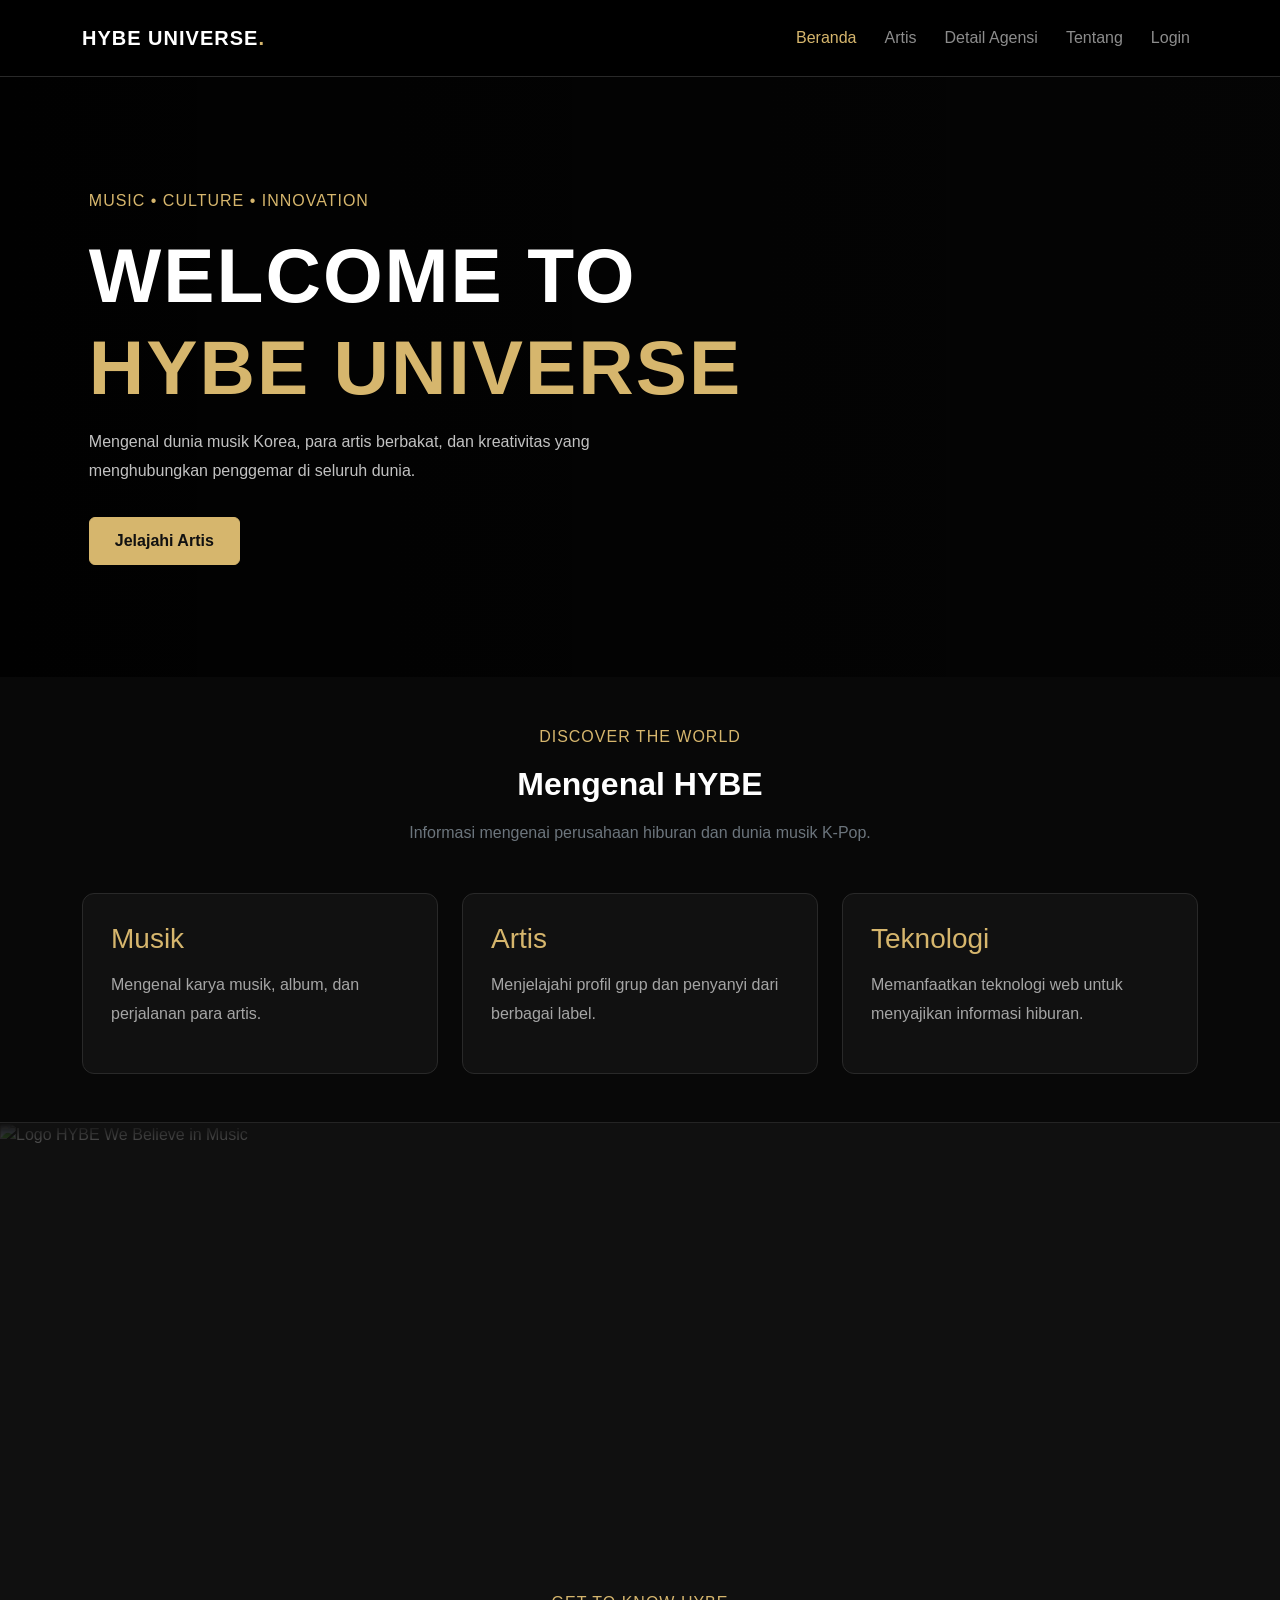
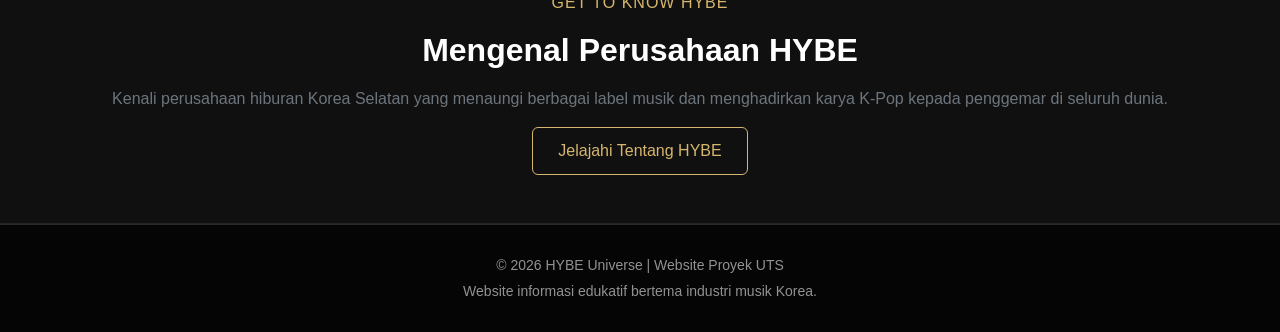
==== index.html @ cd8e4d2a "Upload website HYBE Universe" ====
<!DOCTYPE html>
<html lang="id">
<head>
    <meta charset="UTF-8">
    <meta name="viewport" content="width=device-width, initial-scale=1.0">
    <title>HYBE Universe | Beranda</title>
    <link href="https://cdn.jsdelivr.net/npm/bootstrap@5.3.8/dist/css/bootstrap.min.css" rel="stylesheet">
    <link rel="stylesheet" href="css/style.css">
</head>

<body>
    <nav class="navbar navbar-expand-lg navbar-dark bg-black sticky-top">
        <div class="container">
            <a class="navbar-brand fw-bold" href="index.html">HYBE UNIVERSE<span>.</span></a>
            <button class="navbar-toggler" type="button" data-bs-toggle="collapse" data-bs-target="#menu">
                <span class="navbar-toggler-icon"></span>
            </button>
            <div class="collapse navbar-collapse" id="menu">
                <ul class="navbar-nav ms-auto">
                    <li class="nav-item"><a class="nav-link active" href="index.html">Beranda</a></li>
                    <li class="nav-item"><a class="nav-link" href="artis.html">Artis</a></li>
                    <li class="nav-item"><a class="nav-link" href="detail.html?jenis=agensi">Detail Agensi</a></li>
                    <li class="nav-item"><a class="nav-link" href="tentang.html">Tentang</a></li>
                    <li class="nav-item"><a class="nav-link" href="login.html">Login</a></li>
                </ul>
            </div>
        </div>
    </nav>
    
    <header class="hero">
        <div class="container">
            <p class="text-gold">MUSIC • CULTURE • INNOVATION</p>
            <h1>WELCOME TO<br><span>HYBE UNIVERSE</span></h1>
            <p class="hero-text">
                Mengenal dunia musik Korea, para artis berbakat,
                dan kreativitas yang menghubungkan penggemar di seluruh dunia.</p>
            <a href="artis.html" class="btn btn-gold mt-3">Jelajahi Artis</a>
        </div>
    </header>

    <section class="container py-5">
        <div class="text-center mb-5">
            <p class="text-gold">DISCOVER THE WORLD</p>
            <h2 class="section-title">Mengenal HYBE</h2>
            <p class="text-secondary">Informasi mengenai perusahaan hiburan dan dunia musik K-Pop.</p>
        </div>

        <div class="row g-4">
            <div class="col-md-4">
                <div class="info-card h-100">
                    <h3>Musik</h3>
                    <p>Mengenal karya musik, album, dan perjalanan para artis.</p>
                </div>
            </div>

            <div class="col-md-4">
                <div class="info-card h-100">
                    <h3>Artis</h3>
                    <p>Menjelajahi profil grup dan penyanyi dari berbagai label.</p>
                </div>
            </div>

            <div class="col-md-4">
                <div class="info-card h-100">
                    <h3>Teknologi</h3>
                    <p>Memanfaatkan teknologi web untuk menyajikan informasi hiburan.</p>
                </div>
            </div>
        </div>
    </section>

    <section class="highlight-section">
        <div class="hybe-image">
            <img src="Gambar/Label HYBE.jpg"
                 alt="Logo HYBE We Believe in Music"
                 class="hybe-logo">
        </div>

        <div class="container text-center py-5">
            <p class="text-gold">GET TO KNOW HYBE</p>
            <h2 class="section-title">Mengenal Perusahaan HYBE</h2>
            <p class="text-secondary">
                Kenali perusahaan hiburan Korea Selatan yang menaungi
                berbagai label musik dan menghadirkan karya K-Pop
                kepada penggemar di seluruh dunia.</p>
            <a href="tentang.html" class="btn btn-outline-gold">Jelajahi Tentang HYBE</a>
        </div>
    </section>

    <footer class="footer text-center">
        <p>© 2026 HYBE Universe | Website Proyek UTS</p>
        <p>Website informasi edukatif bertema industri musik Korea.</p>
    </footer>

    <script src="https://cdn.jsdelivr.net/npm/bootstrap@5.3.8/dist/js/bootstrap.bundle.min.js"></script>
</body>
</html>
---- css/style.css ----
/* 1. VARIABEL WARNA UTAMA WEBSITE Digunakan agar warna mudah diubah dan konsisten.*/
:root {
    --gold: #d6b66d;
    --black: #080808;
    --dark: #111111;
    --gray: #a5a5a5;
}

/* 2. PENGATURAN DASAR WEBSITE Mengatur jenis huruf, warna latar, dan margin.*/
body {
    font-family: Arial, sans-serif;
    background-color: var(--black);
    color: #ffffff;
    margin: 0;
}

/* 3. NAVBAR / MENU NAVIGASI Mengatur jarak dan garis bawah navbar.*/
.navbar {
    padding: 18px 0;
    border-bottom: 1px solid #292929;
}

/* Mengatur jarak antarhuruf pada logo website */
.navbar-brand {
    letter-spacing: 1px;
}

/* Memberikan warna emas pada tanda titik logo */
.navbar-brand span {
    color: var(--gold);
}

/* Mengatur jarak dan animasi warna pada menu navigasi */
.nav-link {
    margin-left: 12px;
    transition: color 0.3s;
}

/* Mengubah warna menu saat diarahkan atau sedang aktif */
.nav-link:hover,
.nav-link.active {
    color: var(--gold) !important;
}

/* 4. HERO SECTION BERANDA Bagian utama beranda dengan gambar latar gedung HYBE.*/
.hero {
    min-height: 600px;
    padding: 100px 6%;

    /* Mengatur isi hero agar tersusun vertikal */
    display: flex;
    flex-direction: column;
    justify-content: center;

    /* Memberikan lapisan gelap di atas gambar latar */
    background-image:
        linear-gradient(
            90deg,
            rgba(0, 0, 0, 0.88),
            rgba(0, 0, 0, 0.45)
        ),
        url("../Gambar/Gedung HYBE.jpg");

    /* Mengatur gambar agar memenuhi area hero */
    background-size: cover;
    background-position: center;
    background-repeat: no-repeat;

    color: white;
}

/* Mengatur ukuran, ketebalan, dan jarak judul hero */
.hero h1 {
    font-size: clamp(2.5rem, 6vw, 5rem);
    font-weight: 800;
    letter-spacing: 2px;
    margin: 15px 0;
}

/* Memberikan warna emas pada teks tertentu di judul hero */
.hero h1 span {
    color: var(--gold);
}

/* Mengatur warna dan lebar teks penjelasan hero */
.hero-text {
    color: #c2c2c2;
    max-width: 600px;
    line-height: 1.8;
}

/* 5. WARNA TEKS EMAS Digunakan pada label, tautan, dan teks khusus.*/
.text-gold {
    color: var(--gold) !important;
    letter-spacing: 1px;
}

/* 6. TOMBOL UTAMA BERWARNA EMAS Mengatur tampilan tombol dan efek hover.*/
.btn-gold {
    background-color: var(--gold);
    color: #111111;
    border: 1px solid var(--gold);
    padding: 11px 25px;
    font-weight: bold;
    transition: 0.3s;
}

/* Mengubah tampilan tombol saat diarahkan mouse */
.btn-gold:hover {
    background-color: #ffffff;
    border-color: #ffffff;
    color: #111111;
}

/* 7. TOMBOL OUTLINE EMAS Tombol dengan latar transparan dan garis emas.*/
.btn-outline-gold {
    border: 1px solid var(--gold);
    color: var(--gold);
    padding: 11px 25px;
}

/* Memberikan latar emas saat tombol diarahkan mouse */
.btn-outline-gold:hover {
    background-color: var(--gold);
    color: #111111;
}

/* 8. JUDUL SECTION Mengatur ketebalan dan jarak bawah judul.*/
.section-title {
    font-weight: 700;
    margin-bottom: 18px;
}

/* 9. KARTU INFORMASI DAN KARTU ARTIS Mengatur latar, garis tepi, sudut, dan transisi.*/
.info-card,
.artist-card {
    background-color: var(--dark);
    border: 1px solid #292929;
    border-radius: 12px;
    overflow: hidden;
    transition: transform 0.3s, border-color 0.3s;
}

/* Memberikan ruang di dalam kartu informasi */
.info-card {
    padding: 28px;
}

/* Mengatur warna judul kartu */
.info-card h3,
.info-card h4,
.artist-card h3 {
    color: var(--gold);
    margin-bottom: 15px;
}

/* Mengatur warna dan jarak baris teks dalam kartu */
.info-card p,
.artist-card p {
    color: var(--gray);
    line-height: 1.8;
}

/* Mengangkat kartu sedikit dan mengubah garis saat hover */
.info-card:hover,
.artist-card:hover {
    transform: translateY(-5px);
    border-color: var(--gold);
}

/* Mengatur ukuran gambar pada kartu artis */
.artist-card img {
    width: 100%;
    height: 230px;
    object-fit: cover;
}

/* 10. BAGIAN HIGHLIGHT Memberikan latar gelap dan garis pembatas section.*/
.highlight-section {
    background-color: #101010;
    border-top: 1px solid #242424;
    border-bottom: 1px solid #242424;
}

/* Mengatur tampilan daftar informasi pada halaman detail */
.detail-list {
    color: #c6c6c6;
    line-height: 2;
    padding-left: 20px;
}

/* Membatasi lebar teks pada halaman Tentang */
.about-text {
    max-width: 720px;
    line-height: 1.9;
}

/* 11. FOOTER / BAGIAN BAWAH WEBSITE Mengatur warna latar, garis, dan teks footer.*/
.footer {
    background-color: #050505;
    border-top: 1px solid #292929;
    padding: 25px 15px;
    color: #929292;
    font-size: 14px;
}

/* Menghilangkan margin berlebih pada paragraf footer */
.footer p {
    margin: 5px 0;
}

/* 12. HALAMAN LOGIN Mengatur tinggi minimum halaman login.*/
.login-page {
    min-height: 100vh;
}

/* Menempatkan kartu login di tengah halaman */
.login-container {
    display: flex;
    align-items: center;
    justify-content: center;
    padding-top: 60px;
    padding-bottom: 60px;
    min-height: 70vh;
}

/* Mengatur bentuk dan ukuran kotak login */
.login-card {
    background-color: #111111;
    border: 1px solid #303030;
    border-radius: 16px;
    padding: 35px;
    width: 100%;
    max-width: 470px;
}

/* Mengatur warna label input pada form */
.form-label {
    color: #eeeeee;
}

/* Mengatur latar, teks, garis, dan ruang input */
.form-control {
    background-color: #1b1b1b;
    color: #ffffff;
    border: 1px solid #414141;
    padding: 12px;
}

/* Memberikan garis emas saat input dipilih atau diklik */
.form-control:focus {
    background-color: #1b1b1b;
    color: #ffffff;
    border-color: var(--gold);
    box-shadow: 0 0 0 0.2rem rgba(214, 182, 109, 0.15);
}

/* Mengatur warna teks petunjuk di dalam input */
.form-control::placeholder {
    color: #777777;
}

/* 13. RESPONSIVE UNTUK LAYAR HP KECIL Menyesuaikan hero, kartu login, dan navbar.*/
@media (max-width: 576px) {
    .hero {
        min-height: 430px;
        padding: 65px 0;
    }

    .hero h1 {
        letter-spacing: 0;
    }

    .login-card {
        padding: 25px 20px;
    }

    .nav-link {
        margin-left: 0;
    }
}

/* 14. GAMBAR HYBE Mengatur wadah gambar dan tinggi gambar.*/
.hybe-image {
    position: relative;
    width: 100%;
    height: 420px;
    overflow: hidden;
    background-color: #101010;
}

/* Mengatur gambar agar memenuhi wadah */
.hybe-logo {
    display: block;
    width: 100%;
    height: 100%;
    object-fit: cover;
    object-position: center;

    /* Membuat bagian atas dan bawah gambar memudar */
    -webkit-mask-image: linear-gradient(
        to bottom,
        transparent 0%,
        black 18%,
        black 65%,
        transparent 100%
    );

    mask-image: linear-gradient(
        to bottom,
        transparent 0%,
        black 18%,
        black 65%,
        transparent 100%
    );
}

/* Memastikan bagian highlight tidak menampilkan isi yang meluber */
.highlight-section {
    background-color: #101010;
    overflow: hidden;
}

/* Mengurangi tinggi gambar HYBE pada layar HP */
@media (max-width: 576px) {
    .hybe-image {
        height: 250px;
    }
}

/* 15. ANIMASI GARIS KOTAK ALA HYBE Membuat beberapa kotak garis yang membesar dan mengecil.*/
/* Wadah utama animasi */
.hybe-animation {
    position: relative;
    min-height: 600px;
    background: #000;
    display: flex;
    align-items: center;
    justify-content: center;
    overflow: hidden;
    isolation: isolate;
}

/* Tampilan dasar seluruh kotak animasi */
.animated-box {
    position: absolute;
    width: 60%;
    height: 72%;
    border: 1px solid rgba(242, 242, 7, 0.733);
    border-radius: 6px;

/* Menjalankan animasi pembesaran dan pengecilan */
    animation: boxMove 2s ease-in-out infinite alternate;
}

/* Kotak pertama: ukuran paling besar */
.box-1 {
    width: 60%;
    height: 72%;
    animation-delay: 0.5s;
}

/* Kotak kedua: ukuran lebih kecil */
.box-2 {
    width: 51%;
    height: 59%;
    animation-delay: 0.5s;
}

/* Kotak ketiga: ukuran sedang */
.box-3 {
    width: 40%;
    height: 45%;
    animation-delay: 1s;
}

/* Kotak keempat: ukuran paling kecil */
.box-4 {
    width: 27%;
    height: 30%;
    animation-delay: 1.5s;
}

/* Mengatur posisi teks agar berada di depan kotak */
.animation-text {
    position: relative;
    z-index: 2;
    width: 100%;
    text-align: center;
    padding: 20px;
}

/* Mengatur tampilan judul di dalam animasi */
.animation-text h1,
.animation-text h2 {
    color: #ffff00;
    font-weight: 900;
    font-size: clamp(24px, 5.5vw, 64px);
    line-height: 0.95;
    margin: 0;
    letter-spacing: -2px;
}

/* 16. GERAKAN ANIMASI KOTAK @keyframes menentukan perubahan animasi dari awal sampai akhir. */
@keyframes boxMove {
    /* Posisi awal: kotak sedikit mengecil dan lebih transparan */
    0% {
        transform: scale(0.92);
        opacity: 0.35;
    }

/* Posisi tengah: garis menjadi lebih terlihat */
    50% {
        opacity: 0.8;
    }

/* Posisi akhir: kotak membesar dan sedikit memudar */
    100% {
        transform: scale(1.08);
        opacity: 0.45;
    }
}

/* 17. RESPONSIVE ANIMASI UNTUK HP Menyesuaikan tinggi kotak dan ukuran judul di layar kecil. */
@media (max-width: 768px) {
    .hybe-animation {
        min-height: 420px;
    }

    .animated-box {
        width: 85%;
    }

    .box-2 {
        width: 72%;
    }

    .box-3 {
        width: 58%;
    }

    .box-4 {
        width: 40%;
    }

    .animation-text h1,
    .animation-text h2 {
        letter-spacing: -1px;
    }
}

/* 18. Perpindahan halaman cepat dan halus */
body {
    animation: halamanMasuk 0.15s ease-out;
}

@keyframes halamanMasuk {
    from {
        opacity: 0.8;
    }

    to {
        opacity: 1;
    }
}

/* Transisi warna menu */
.navbar .nav-link {
    transition: color 0.2s ease;
}

.navbar .nav-link:hover {
    color: #f5c451 !important;
}
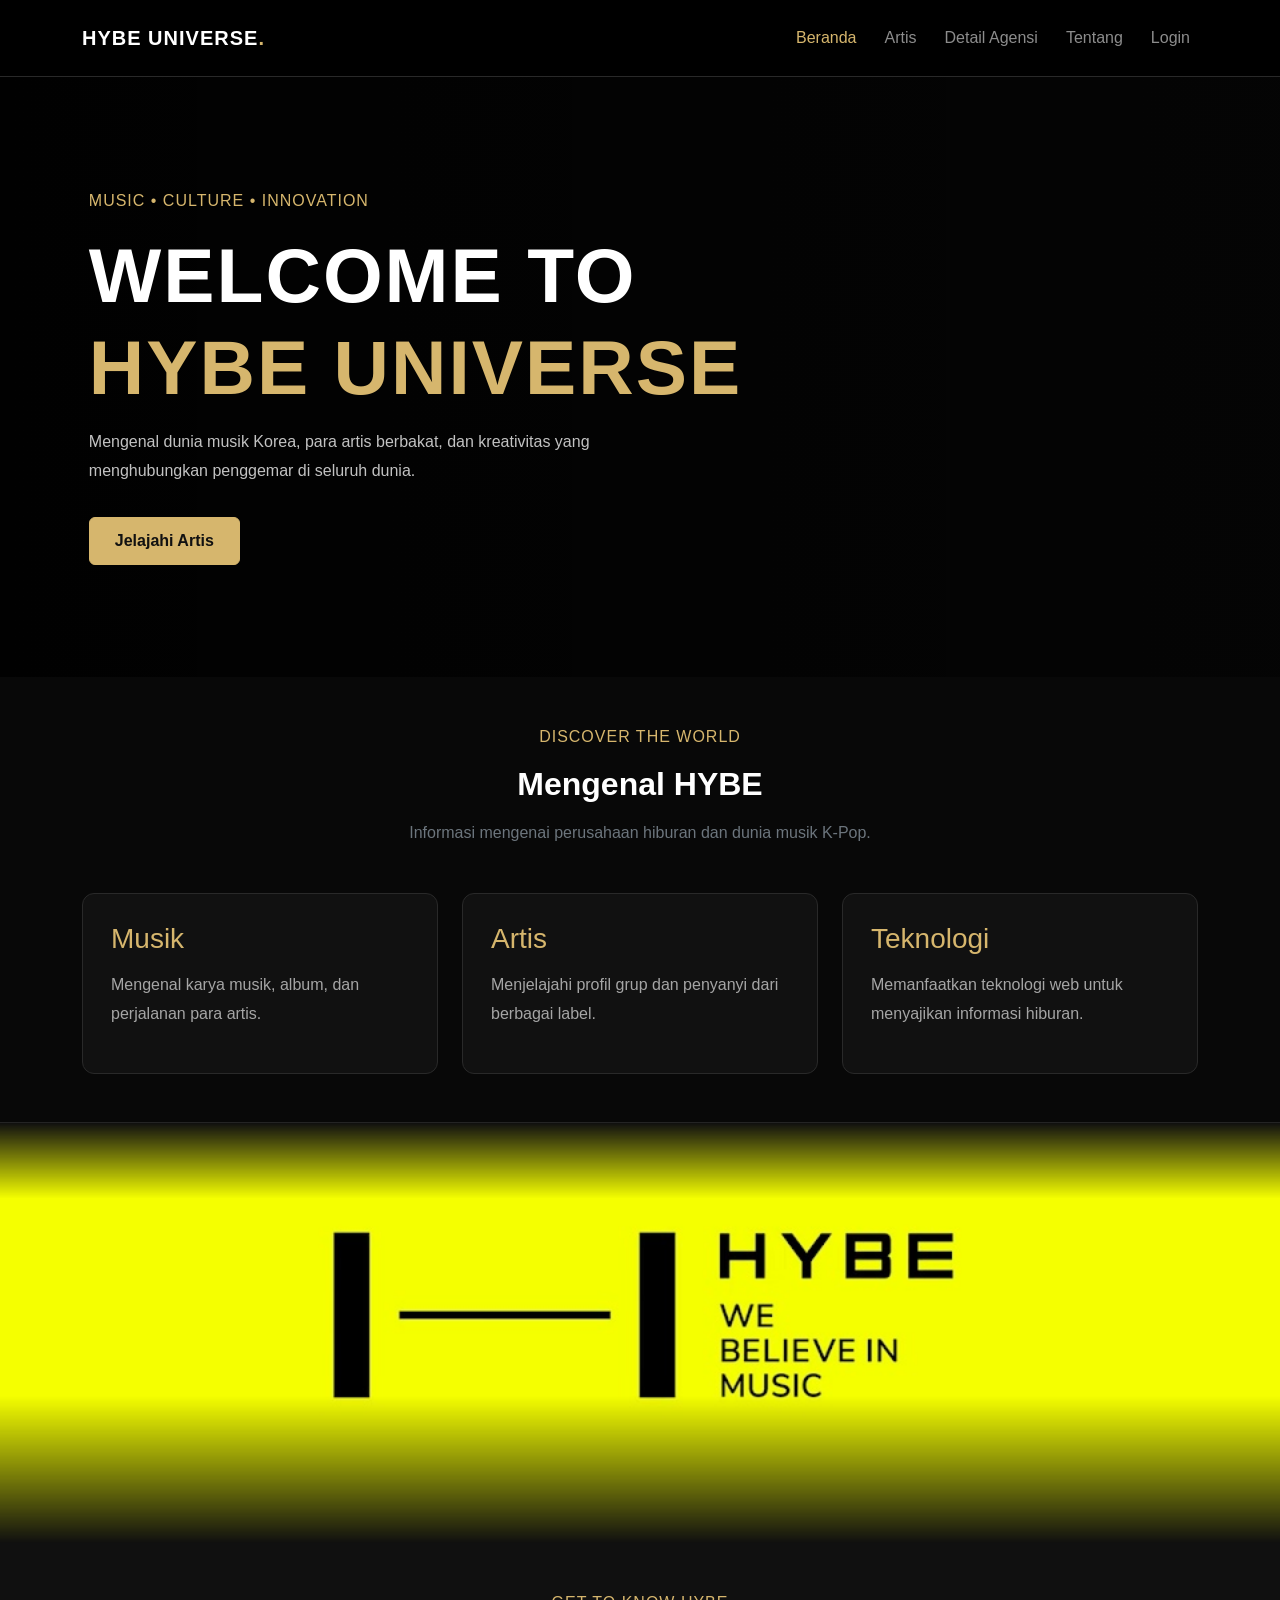
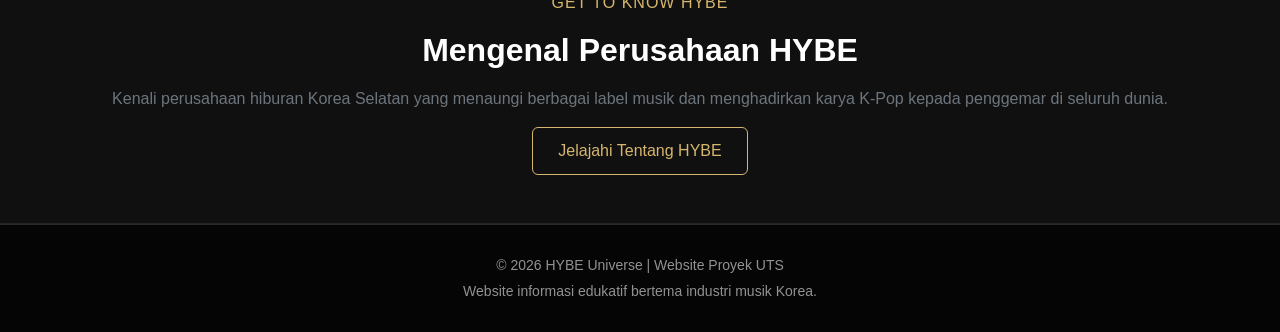
==== commit 9ae65bb8: "Memperbaiki gambar website" ====
--- a/index.html
+++ b/index.html
@@ -71,7 +71,7 @@
 
     <section class="highlight-section">
         <div class="hybe-image">
-            <img src="Gambar/Label HYBE.jpg"
+            <img src="GAMBAR/Label HYBE.jpg"
                  alt="Logo HYBE We Believe in Music"
                  class="hybe-logo">
         </div>
